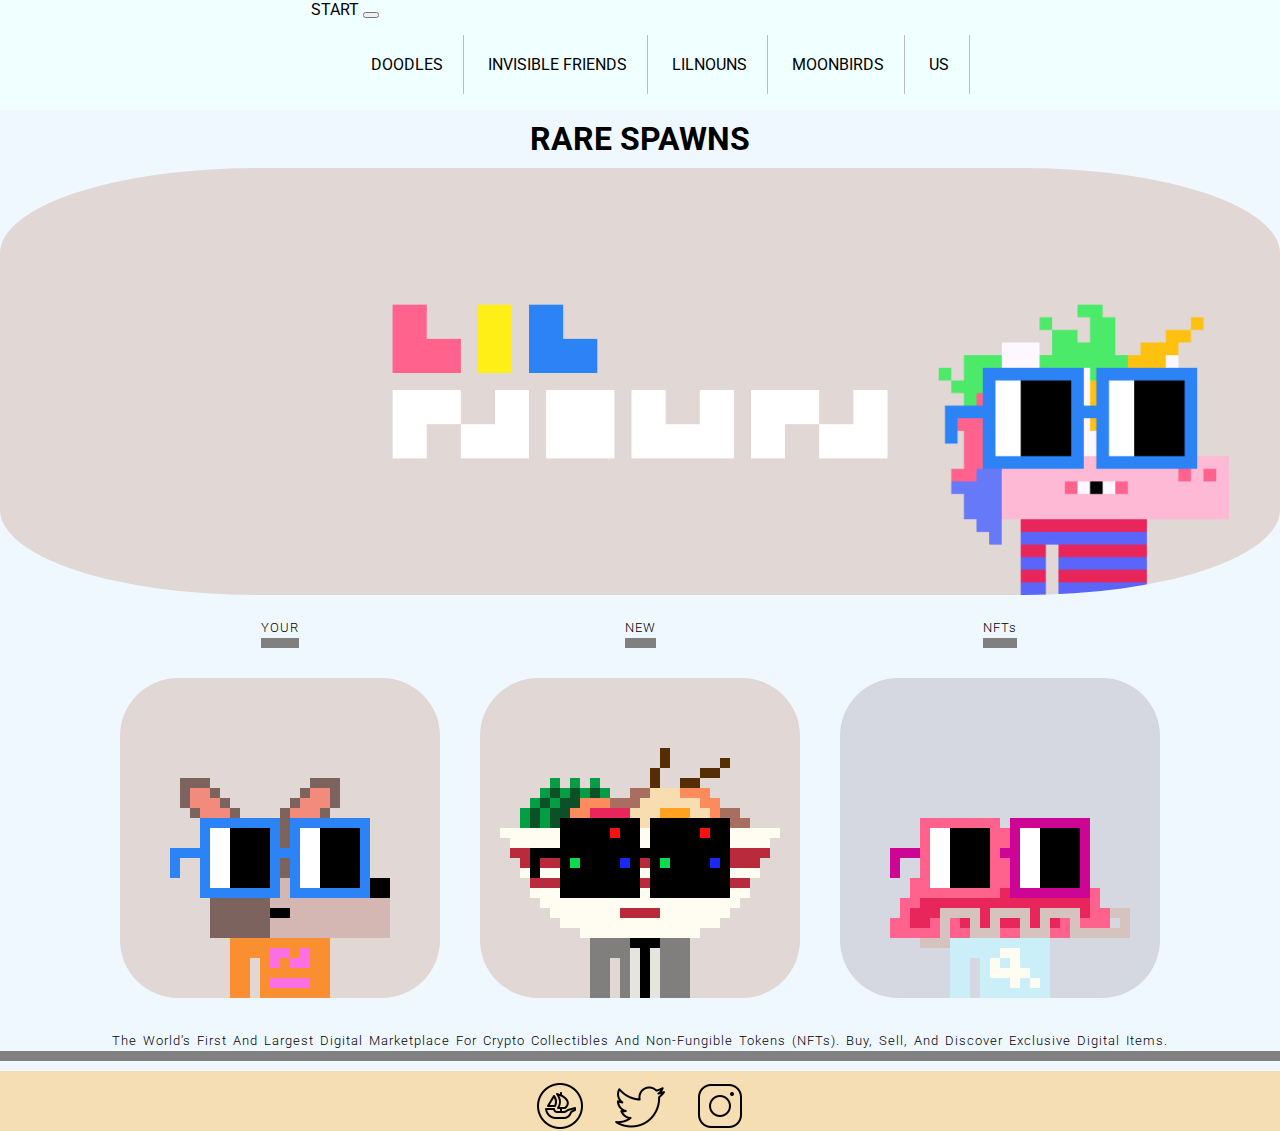
==== index.html @ b3904671 "This is my first commit" ====
<!DOCTYPE html>
<html lang="en">

<head>
    <meta charset="UTF-8">
    <meta http-equiv="X-UA-Compatible" content="IE=edge">
    <meta name="viewport" content="width=device-width, initial-scale=1.0">
    <link href="https://cdn.jsdelivr.net/npm/bootstrap@5.0.2/dist/css/bootstrap.min.css" rel="stylesheet"
        integrity="sha384-EVSTQN3/azprG1Anm3QDgpJLIm9Nao0Yz1ztcQTwFspd3yD65VohhpuuCOmLASjC" crossorigin="anonymous">
    <link rel="stylesheet" href=".//styles/styles.css">
    <title>Rare Spawn</title>
</head>

<body>
    <header>
        <nav class="navbar navbar-expand-lg navbar-light azure roboto">
            <div class="container-fluid">
                <a class="navbar-brand" href="./index.html">START</a>
                <button class="navbar-toggler" type="button" data-bs-toggle="collapse"
                    data-bs-target="#navbarSupportedContent" aria-controls="navbarSupportedContent"
                    aria-expanded="false" aria-label="Toggle navigation">
                    <span class="navbar-toggler-icon"></span>
                </button>
                <div class="collapse navbar-collapse" id="navbarSupportedContent">
                    <ul class="navbar-nav me-auto mb-2 mb-lg-0">
                        <li class="nav-item">
                            <a class="nav-link active" aria-current="page" href="./pages/doodles.html">DOODLES</a>
                        </li>
                        <li class="nav-item">
                            <a class="nav-link active" aria-current="page" href="./pages/invisiblefriends.html">INVISIBLE FRIENDS</a>
                        </li>
                        <li class="nav-item">
                            <a class="nav-link active" aria-current="page" href="./pages/lilnouns.html">LILNOUNS</a>
                        </li>
                        <li class="nav-item">
                            <a class="nav-link active" aria-current="page" href="./pages/moonbirds.html">MOONBIRDS</a>
                        </li>
                        <li class="nav-item">
                            <a class="nav-link active" aria-current="page" href="./pages/us.html">US</a>
                        </li>
                    </ul>
                </div>
            </div>
        </nav>
    </header>
    <main>
        <h1>RARE SPAWNS</h1>
        <img class="banner" src="images/lilnouns_banner.png" alt="lil nouns banner">
        <section class="padre">
            <div class="nfts">
                <p class="second_paragraph">YOUR</p>
                <img class="nfts" src="./images/lil_mil.svg" alt="lilnoun mil">
            </div>
            <div class="nfts">
                <p class="second_paragraph">NEW</p>
                <img class="nfts" src="./images/lil_dosmil.svg" alt="lilnoun dos mil">
            </div>
            <div class="nfts">
                <p class="second_paragraph">NFTs </p>
                <img class="nfts" src="./images/lil_tresmil.svg" alt="lilnoun tres mil">
            </div>
        </section>
        <p class="second_paragraph"> The world’s first and largest digital marketplace for crypto collectibles and
            non-fungible tokens (NFTs). Buy, sell, and discover exclusive digital items.</p>
    </main>
    <footer>
        <div class="social">
            <a href="https://opensea.io/" a target="_blank"> <img src="./images/icons8-opensea-50.png"
                    alt="icono de opensea"></a>
            <a href="https://twitter.com/opensea" a target="_blank"> <img src="./images/icons8-twitter-50.png"
                    alt="icono de twitter"></a>
            <a href="https://www.instagram.com/opensea/?hl=es" a target="_blank"> <img
                    src="./images/icons8-instagram-50.png" alt="icono de instagram"></a>
        </div>
    </footer>
    <script src="https://cdn.jsdelivr.net/npm/bootstrap@5.0.2/dist/js/bootstrap.bundle.min.js"
        integrity="sha384-MrcW6ZMFYlzcLA8Nl+NtUVF0sA7MsXsP1UyJoMp4YLEuNSfAP+JcXn/tWtIaxVXM" crossorigin="anonymous">
    </script>
</body>

</html>
---- styles/styles.css ----
@import url('https://fonts.googleapis.com/css2?family=Roboto:ital@0;1&display=swap');

body {
margin: 0;
font-family: Roboto sans-serif;
background-color: aliceblue;
}

.azure{
    background-color: azure;
}
.roboto{
    font-family: Roboto, sans-serif;
}

header {
    display: flex;
    justify-content: center;
    background-color: azure;
}

ul li {
    display:inline-flex;
    list-style-type: none;
}

li {
    font-family: Roboto, sans-serif; 
    border-right: 1px solid #bbb;
    padding: 20px;
}

a {
    color: black;
    text-decoration: none;
}


p {font-family: Roboto, sans serif;

    font-weight:300; 
    
    font-size: 10px;
    
    text-align: left ;
    
    line-height: 20px;
    
    letter-spacing: 8px; 
    
    word-spacing: 15px;
    
    text-transform:uppercase;

    color: black;
}

h1{
    text-align: center;
    font-family: Roboto, sans-serif; 
    margin: 10px;
}

h2{
    text-align: center;
    font-family: Roboto, sans-serif; 
    margin: 20px;
}

.second_paragraph{
    color: black;
    text-transform: capitalize;
    font-size: small;
    text-align: center;
    border-bottom: 10px solid grey;
    word-spacing: 2px;
    letter-spacing: 1px; 
    margin-bottom: 10px;
}
.banner {
    display: flex;
    margin: auto;
    border-radius: 20%;
    margin-top: 10px;
    max-width: 100%;
    height:auto;
}
.banner2 {
    display: flex;
    border-radius: 20%;
    margin-top: 10px;
    max-height: 500px;
    width: 100vh;
}
img {
    display: block;
    margin: auto;
    border-radius: 20%;
    margin-top: 10px;
}

footer{
    margin: auto;
    margin-top: 0;
    background-color: wheat
}

.social {
    display: flex;
    justify-content: center;
}

.social img {
    margin-left: 15px;
    margin-right: 15px;
}

.padre{
    display: flex;
    justify-content: space-between;
    max-width: 120vh;
    margin: auto;
}

.hijo {
    justify-content: center;
    border-radius: 20%;
    margin-top: 10px;
    
}

.nfts{
    display: flex;
    flex-direction: column;
    align-items: center;
    padding: 10px;
}

.smallimg {
    display: flex;
    justify-content: space-between;
    max-width: 320px;
    justify-content: center;
    border-radius: 20%;
    margin-top: 10px;
}

.contenedor{
    margin: 0;
    background-color: white;
    width: 100%;
    display: grid;
    justify-content: center;
    align-items: center;
    grid-template-columns: repeat(3,400px);
    grid-template-rows: repeat(3, 300px);
    grid-template-areas:
    "cero uno dos"
    "tres cuatro cinco"
    "nueve nueve nueve";
}

.contimg{
    background-color:aliceblue;
    width: 100%;
    height: 300px;
    justify-content: center;
    align-items: center;
    display: flex;
}

.contimguno{
    grid-area: cero;
}
.contimguno{
    grid-area: uno;
}
.contimgdos{
    grid-area: dos;
}
.contimgtres{
    grid-area: tres;
}
.contimgcuatro{
    grid-area: cuatro;
}
.contimgcinco{
    grid-area: cinco;
}
.contimgnueve{
    grid-area: nueve;
}

.imgUs{
    background-color:gainsboro;
    color: black;
    font-family: Roboto sans-serif;
    font-weight: 300;
    font-size: 25px;
    height: 90%;
    width: 90%;
    text-align: center;
}

.imgUsb{
    font-weight: 300;
    font-size: 25px;
    width: 60%;
    max-height: 80%;
}

@media screen and (min-width: 1366px) {
    body{
        background-color: silver;
    }
}

@media screen and (max-width: 1366px){
    .contenedor {
        grid-template-columns: repeat(2,400px);
        grid-template-rows: repeat(4, 300px);
        grid-template-areas:
        "cero uno"
        "dos tres"
        "cuatro cinco"
        "nueve nueve"
    }}

@media screen and (max-width: 720px){
    .contenedor {
        grid-template-columns: repeat(1,300px);
        grid-template-rows: repeat(7, 300px);
        grid-template-areas:
        "cero"
        "uno"
        "dos" 
        "tres"
        "cuatro" 
        "cinco"
        "nueve"
    }}

@media screen and (max-width: 360px){
        .contenedor {
            grid-template-columns: repeat(1,200px);
            grid-template-rows: repeat(7, 300px);
            grid-template-areas:
            "cero"
            "uno"
            "dos" 
            "tres"
            "cuatro" 
            "cinco"
            "nueve"
        }}
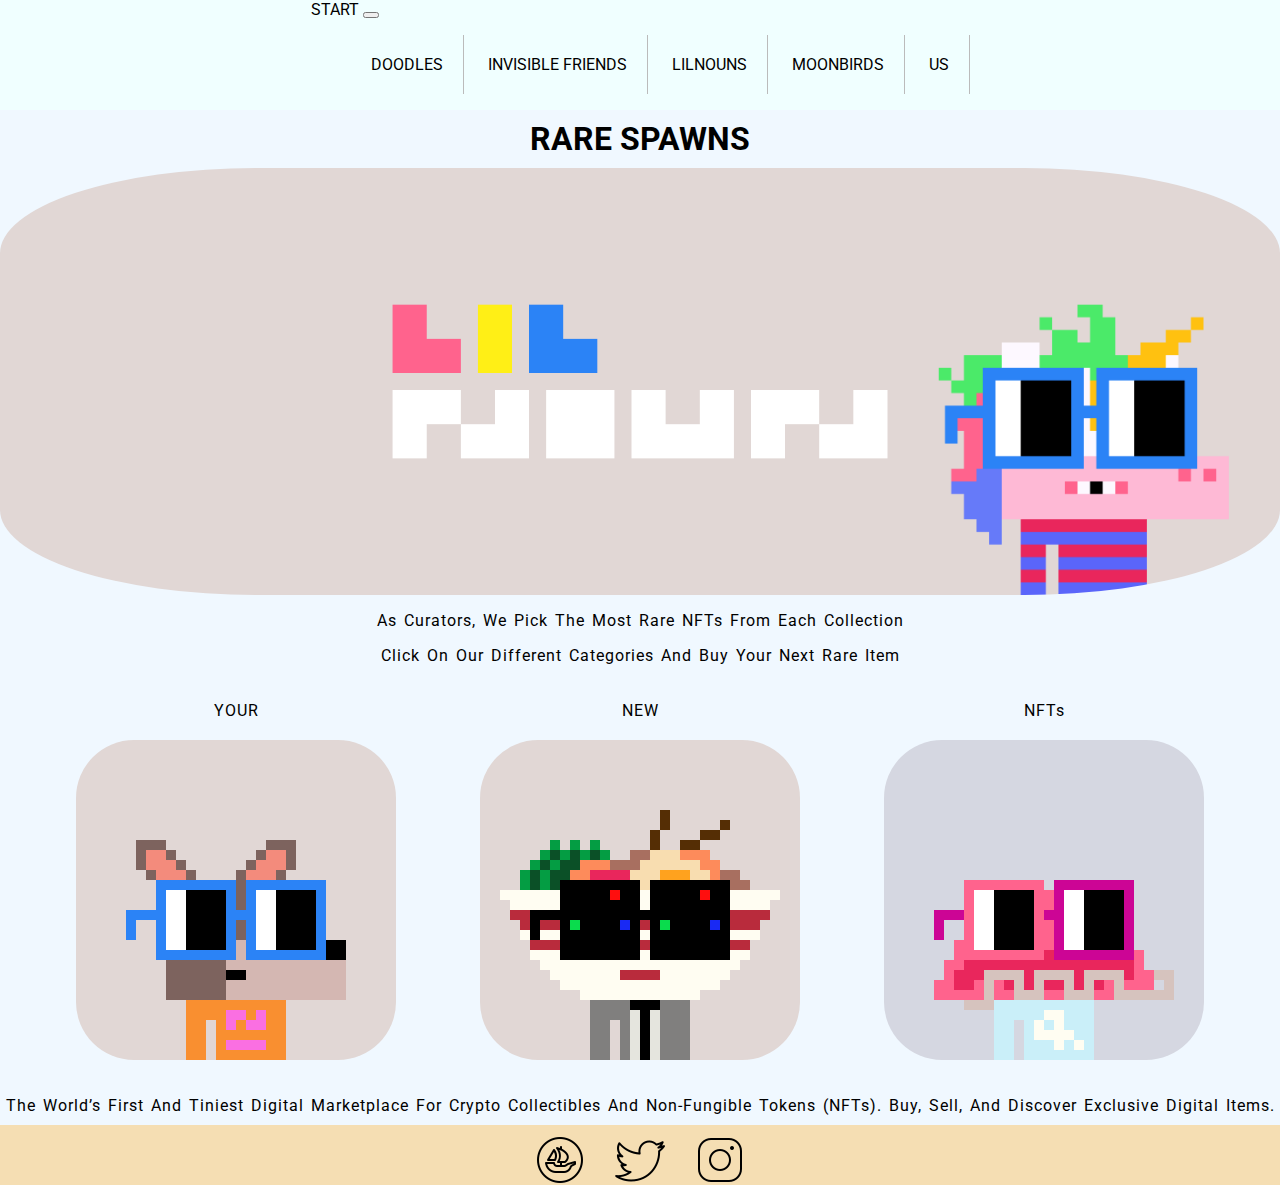
==== commit 7ce8b00b: "Segundo commit. Todos los Flex del HTML son responsive y las imagenes de index y doodles estan linke" ====
--- a/index.html
+++ b/index.html
@@ -46,6 +46,8 @@
     <main>
         <h1>RARE SPAWNS</h1>
         <img class="banner" src="images/lilnouns_banner.png" alt="lil nouns banner">
+        <p class="second_paragraph"> As curators, we pick the most rare NFTs from each collection</p>
+        <p class="second_paragraph"> Click on our different categories and buy your next rare item</p>
         <section class="padre">
             <div class="nfts">
                 <p class="second_paragraph">YOUR</p>
@@ -60,7 +62,7 @@
                 <img class="nfts" src="./images/lil_tresmil.svg" alt="lilnoun tres mil">
             </div>
         </section>
-        <p class="second_paragraph"> The world’s first and largest digital marketplace for crypto collectibles and
+        <p class="third_paragraph"> The world’s first and tiniest digital marketplace for crypto collectibles and
             non-fungible tokens (NFTs). Buy, sell, and discover exclusive digital items.</p>
     </main>
     <footer>
--- a/styles/styles.css
+++ b/styles/styles.css
@@ -1,15 +1,16 @@
 @import url('https://fonts.googleapis.com/css2?family=Roboto:ital@0;1&display=swap');
 
 body {
-margin: 0;
-font-family: Roboto sans-serif;
-background-color: aliceblue;
-}
-
-.azure{
+    margin: 0;
+    font-family: Roboto sans-serif;
+    background-color: aliceblue;
+}
+
+.azure {
     background-color: azure;
 }
-.roboto{
+
+.roboto {
     font-family: Roboto, sans-serif;
 }
 
@@ -20,12 +21,12 @@
 }
 
 ul li {
-    display:inline-flex;
+    display: inline-flex;
     list-style-type: none;
 }
 
 li {
-    font-family: Roboto, sans-serif; 
+    font-family: Roboto, sans-serif;
     border-right: 1px solid #bbb;
     padding: 20px;
 }
@@ -36,55 +37,52 @@
 }
 
 
-p {font-family: Roboto, sans serif;
-
-    font-weight:300; 
-    
-    font-size: 10px;
-    
-    text-align: left ;
-    
-    line-height: 20px;
-    
-    letter-spacing: 8px; 
-    
-    word-spacing: 15px;
-    
-    text-transform:uppercase;
-
-    color: black;
-}
-
-h1{
-    text-align: center;
-    font-family: Roboto, sans-serif; 
+p {
+    font-family: Roboto, sans serif;
+
+}
+
+h1 {
+    text-align: center;
+    font-family: Roboto, sans-serif;
     margin: 10px;
 }
 
-h2{
-    text-align: center;
-    font-family: Roboto, sans-serif; 
+h2 {
+    text-align: center;
+    font-family: Roboto, sans-serif;
     margin: 20px;
 }
 
-.second_paragraph{
+.second_paragraph {
     color: black;
     text-transform: capitalize;
-    font-size: small;
-    text-align: center;
-    border-bottom: 10px solid grey;
+    font-size: medium;
+    text-align: center;
     word-spacing: 2px;
-    letter-spacing: 1px; 
+    letter-spacing: 1px;
     margin-bottom: 10px;
 }
+
+.third_paragraph {
+    color: black;
+    text-transform: capitalize;
+    font-size: medium;
+    text-align: center;
+    word-spacing: 2px;
+    letter-spacing: 1px;
+    margin-bottom: 10px;
+}
+
 .banner {
     display: flex;
     margin: auto;
     border-radius: 20%;
     margin-top: 10px;
     max-width: 100%;
-    height:auto;
-}
+    height: auto;
+}
+
 .banner2 {
     display: flex;
     border-radius: 20%;
@@ -92,6 +90,7 @@
     max-height: 500px;
     width: 100vh;
 }
+
 img {
     display: block;
     margin: auto;
@@ -99,7 +98,7 @@
     margin-top: 10px;
 }
 
-footer{
+footer {
     margin: auto;
     margin-top: 0;
     background-color: wheat
@@ -115,10 +114,10 @@
     margin-right: 15px;
 }
 
-.padre{
-    display: flex;
-    justify-content: space-between;
-    max-width: 120vh;
+.padre {
+    display: flex;
+    flex-wrap: wrap;
+    justify-content: center;
     margin: auto;
 }
 
@@ -126,14 +125,18 @@
     justify-content: center;
     border-radius: 20%;
     margin-top: 10px;
-    
-}
-
-.nfts{
-    display: flex;
-    flex-direction: column;
-    align-items: center;
+
+}
+
+.nfts {
+    flex-basis: 33,33%;
+    max-width: 33,33%;
     padding: 10px;
+}
+
+.nfts img {
+    max-width: 100%;
+    height: auto;
 }
 
 .smallimg {
@@ -145,23 +148,23 @@
     margin-top: 10px;
 }
 
-.contenedor{
+.contenedor {
     margin: 0;
     background-color: white;
     width: 100%;
     display: grid;
     justify-content: center;
     align-items: center;
-    grid-template-columns: repeat(3,400px);
+    grid-template-columns: repeat(3, 400px);
     grid-template-rows: repeat(3, 300px);
     grid-template-areas:
-    "cero uno dos"
-    "tres cuatro cinco"
-    "nueve nueve nueve";
-}
-
-.contimg{
-    background-color:aliceblue;
+        "cero uno dos"
+        "tres cuatro cinco"
+        "nueve nueve nueve";
+}
+
+.contimg {
+    background-color: aliceblue;
     width: 100%;
     height: 300px;
     justify-content: center;
@@ -169,30 +172,36 @@
     display: flex;
 }
 
-.contimguno{
+.contimguno {
     grid-area: cero;
 }
-.contimguno{
+
+.contimguno {
     grid-area: uno;
 }
-.contimgdos{
+
+.contimgdos {
     grid-area: dos;
 }
-.contimgtres{
+
+.contimgtres {
     grid-area: tres;
 }
-.contimgcuatro{
+
+.contimgcuatro {
     grid-area: cuatro;
 }
-.contimgcinco{
+
+.contimgcinco {
     grid-area: cinco;
 }
-.contimgnueve{
+
+.contimgnueve {
     grid-area: nueve;
 }
 
-.imgUs{
-    background-color:gainsboro;
+.imgUs {
+    background-color: gainsboro;
     color: black;
     font-family: Roboto sans-serif;
     font-weight: 300;
@@ -202,7 +211,7 @@
     text-align: center;
 }
 
-.imgUsb{
+.imgUsb {
     font-weight: 300;
     font-size: 25px;
     width: 60%;
@@ -210,46 +219,74 @@
 }
 
 @media screen and (min-width: 1366px) {
-    body{
+    body {
         background-color: silver;
     }
 }
 
-@media screen and (max-width: 1366px){
+@media screen and (max-width: 1366px) {
     .contenedor {
-        grid-template-columns: repeat(2,400px);
+        grid-template-columns: repeat(2, 400px);
         grid-template-rows: repeat(4, 300px);
         grid-template-areas:
-        "cero uno"
-        "dos tres"
-        "cuatro cinco"
-        "nueve nueve"
-    }}
-
-@media screen and (max-width: 720px){
+            "cero uno"
+            "dos tres"
+            "cuatro cinco"
+            "nueve nueve"
+    }
+}
+
+@media screen and (max-width: 720px) {
     .contenedor {
-        grid-template-columns: repeat(1,300px);
+        grid-template-columns: repeat(1, 300px);
         grid-template-rows: repeat(7, 300px);
         grid-template-areas:
-        "cero"
-        "uno"
-        "dos" 
-        "tres"
-        "cuatro" 
-        "cinco"
-        "nueve"
-    }}
-
-@media screen and (max-width: 360px){
-        .contenedor {
-            grid-template-columns: repeat(1,200px);
-            grid-template-rows: repeat(7, 300px);
-            grid-template-areas:
             "cero"
             "uno"
-            "dos" 
+            "dos"
             "tres"
-            "cuatro" 
+            "cuatro"
             "cinco"
             "nueve"
-        }}+    }
+}
+
+@media screen and (max-width: 360px) {
+    .contenedor {
+        grid-template-columns: repeat(1, 200px);
+        grid-template-rows: repeat(7, 300px);
+        grid-template-areas:
+            "cero"
+            "uno"
+            "dos"
+            "tres"
+            "cuatro"
+            "cinco"
+            "nueve"
+    }
+}
+
+@media screen and (max-width: 1800px) {
+    .nfts {
+        flex-basis: 30%;
+        max-width: 30%;
+    }
+}
+
+@media screen and (max-width: 768px) {
+    .nfts {
+        flex-basis: 50%;
+        max-width: 50%;
+    }
+}
+
+@media screen and (max-width: 480px) {
+    .nfts {
+        flex-basis: 100%;
+        max-width: 100%;
+    }
+
+    .padre {
+        flex-direction: column;
+    }
+}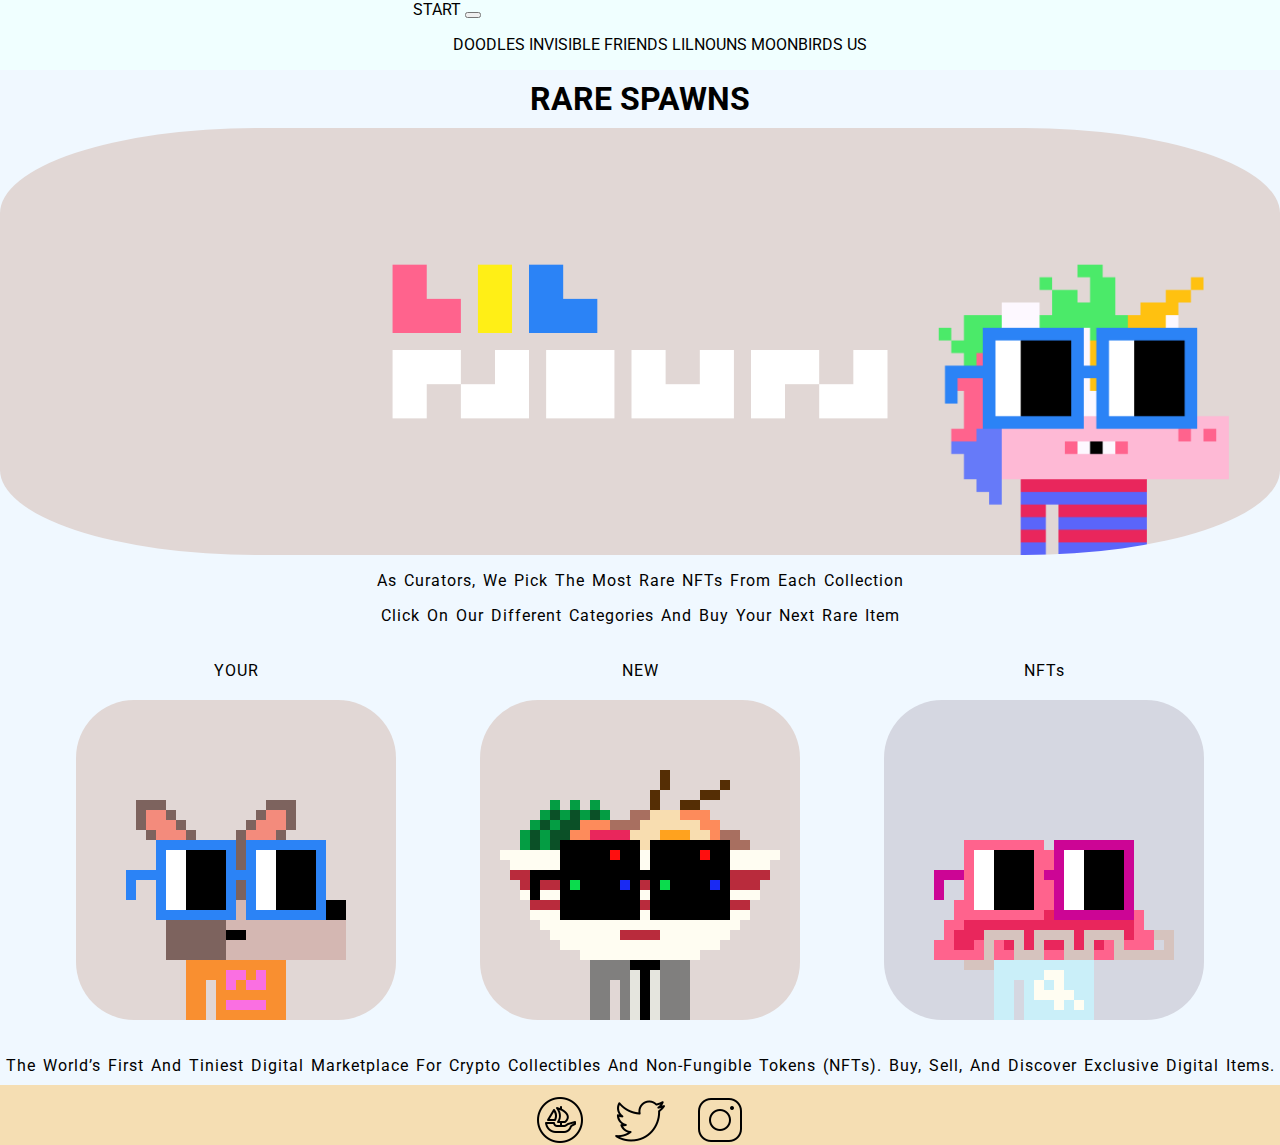
==== commit b7870c02: "SASS Incorporado a todas las clases del sitio. Correcciones en detalles de los htmls." ====
--- a/index.html
+++ b/index.html
@@ -7,7 +7,7 @@
     <meta name="viewport" content="width=device-width, initial-scale=1.0">
     <link href="https://cdn.jsdelivr.net/npm/bootstrap@5.0.2/dist/css/bootstrap.min.css" rel="stylesheet"
         integrity="sha384-EVSTQN3/azprG1Anm3QDgpJLIm9Nao0Yz1ztcQTwFspd3yD65VohhpuuCOmLASjC" crossorigin="anonymous">
-    <link rel="stylesheet" href=".//styles/styles.css">
+    <link rel="stylesheet" href="./styles/sass.css">
     <title>Rare Spawn</title>
 </head>
 
--- a/styles/sass.css
+++ b/styles/sass.css
@@ -0,0 +1,272 @@
+@import url("https://fonts.googleapis.com/css2?family=Roboto:ital@0;1&display=swap");
+body {
+  margin: 0;
+  font-family: Roboto sans-serif;
+  background-color: aliceblue;
+}
+
+a {
+  color: black;
+  text-decoration: none;
+}
+
+h1 {
+  text-align: center;
+  font-family: Roboto, sans-serif;
+  margin: 10px;
+}
+
+h2 {
+  text-align: center;
+  font-family: Roboto, sans-serif;
+  margin: 30px;
+}
+
+.azure {
+  background-color: azure;
+}
+
+.roboto {
+  font-family: Roboto, sans-serif;
+}
+
+p {
+  font-family: Roboto, sans serif;
+}
+
+.second_paragraph {
+  color: black;
+  text-transform: capitalize;
+  font-size: medium;
+  text-align: center;
+  word-spacing: 2px;
+  letter-spacing: 1px;
+  margin-bottom: 10px;
+}
+
+.third_paragraph {
+  color: black;
+  text-transform: capitalize;
+  font-size: medium;
+  text-align: center;
+  word-spacing: 2px;
+  letter-spacing: 1px;
+  margin-bottom: 10px;
+}
+
+img {
+  display: block;
+  margin: auto;
+  border-radius: 20%;
+  margin-top: 10px;
+}
+
+.smallimg {
+  display: flex;
+  justify-content: space-between;
+  max-width: 320px;
+  justify-content: center;
+  border-radius: 20%;
+  margin-top: 10px;
+}
+
+header {
+  display: flex;
+  justify-content: center;
+  background-color: azure;
+}
+header ul li {
+  display: inline-flex;
+  list-style-type: none;
+}
+header ul li li {
+  font-family: Roboto, sans-serif;
+  border-right: 1px solid #bbb;
+  padding: 20px;
+}
+
+.contenedor {
+  font-family: Roboto sans-serif;
+  margin: 0;
+  background-color: aliceblue;
+  width: 100%;
+  display: grid;
+  justify-content: center;
+  align-items: center;
+  grid-template-columns: repeat(3, 400px);
+  grid-template-rows: repeat(3, 300px);
+  grid-template-areas: "cero uno dos" "tres cuatro cinco" "nueve nueve nueve";
+}
+
+.contimg {
+  background-color: aliceblue;
+  width: 100%;
+  height: 300px;
+  justify-content: center;
+  align-items: center;
+  display: flex;
+}
+
+.contimguno {
+  grid-area: cero;
+}
+
+.contimguno {
+  grid-area: uno;
+}
+
+.contimgdos {
+  grid-area: dos;
+}
+
+.contimgtres {
+  grid-area: tres;
+}
+
+.contimgcuatro {
+  grid-area: cuatro;
+}
+
+.contimgcinco {
+  grid-area: cinco;
+}
+
+.contimgnueve {
+  grid-area: nueve;
+}
+
+.imgUs {
+  background-color: gainsboro;
+  color: black;
+  font-family: Roboto sans-serif;
+  font-weight: 300;
+  font-size: 25px;
+  height: 90%;
+  width: 90%;
+  text-align: center;
+}
+
+.imgUsb {
+  font-weight: 300;
+  font-size: 25px;
+  width: 50%;
+  max-height: 70%;
+}
+
+.nfts {
+  flex-basis: 33, 33%;
+  max-width: 33, 33%;
+  padding: 10px;
+}
+
+.nfts img {
+  max-width: 100%;
+  height: auto;
+}
+
+.banner {
+  display: flex;
+  margin: auto;
+  border-radius: 20%;
+  margin-top: 10px;
+  max-width: 100%;
+  max-height: 500px;
+  height: auto;
+}
+
+.banner2 {
+  display: flex;
+  margin: auto;
+  border-radius: 20%;
+  margin-top: 10px;
+  max-height: 500px;
+  width: 100vh;
+}
+
+.nfts {
+  flex-basis: 33, 33%;
+  max-width: 33, 33%;
+  padding: 10px;
+}
+
+.nfts img {
+  max-width: 100%;
+  height: auto;
+}
+
+.padre {
+  display: flex;
+  flex-wrap: wrap;
+  justify-content: center;
+  margin: auto;
+}
+
+.hijo {
+  justify-content: center;
+  border-radius: 20%;
+  margin-top: 10px;
+}
+
+footer {
+  margin: auto;
+  margin-top: 0;
+  background-color: wheat;
+}
+
+.social {
+  display: flex;
+  justify-content: center;
+}
+
+.social img {
+  margin-left: 15px;
+  margin-right: 15px;
+}
+
+@media screen and (min-width: 1366px) {
+  body {
+    background-color: silver;
+  }
+}
+@media screen and (max-width: 1366px) {
+  .contenedor {
+    grid-template-columns: repeat(2, 400px);
+    grid-template-rows: repeat(4, 300px);
+    grid-template-areas: "cero uno" "dos tres" "cuatro cinco" "nueve nueve";
+  }
+}
+@media screen and (max-width: 720px) {
+  .contenedor {
+    grid-template-columns: repeat(1, 300px);
+    grid-template-rows: repeat(7, 300px);
+    grid-template-areas: "cero" "uno" "dos" "tres" "cuatro" "cinco" "nueve";
+  }
+}
+@media screen and (max-width: 360px) {
+  .contenedor {
+    grid-template-columns: repeat(1, 200px);
+    grid-template-rows: repeat(7, 300px);
+    grid-template-areas: "cero" "uno" "dos" "tres" "cuatro" "cinco" "nueve";
+  }
+}
+@media screen and (max-width: 2800px) {
+  .nfts {
+    flex-basis: 30%;
+    max-width: 30%;
+  }
+}
+@media screen and (max-width: 768px) {
+  .nfts {
+    flex-basis: 50%;
+    max-width: 50%;
+  }
+}
+@media screen and (max-width: 480px) {
+  .nfts {
+    flex-basis: 100%;
+    max-width: 100%;
+  }
+  .padre {
+    flex-direction: column;
+  }
+}/*# sourceMappingURL=sass.css.map */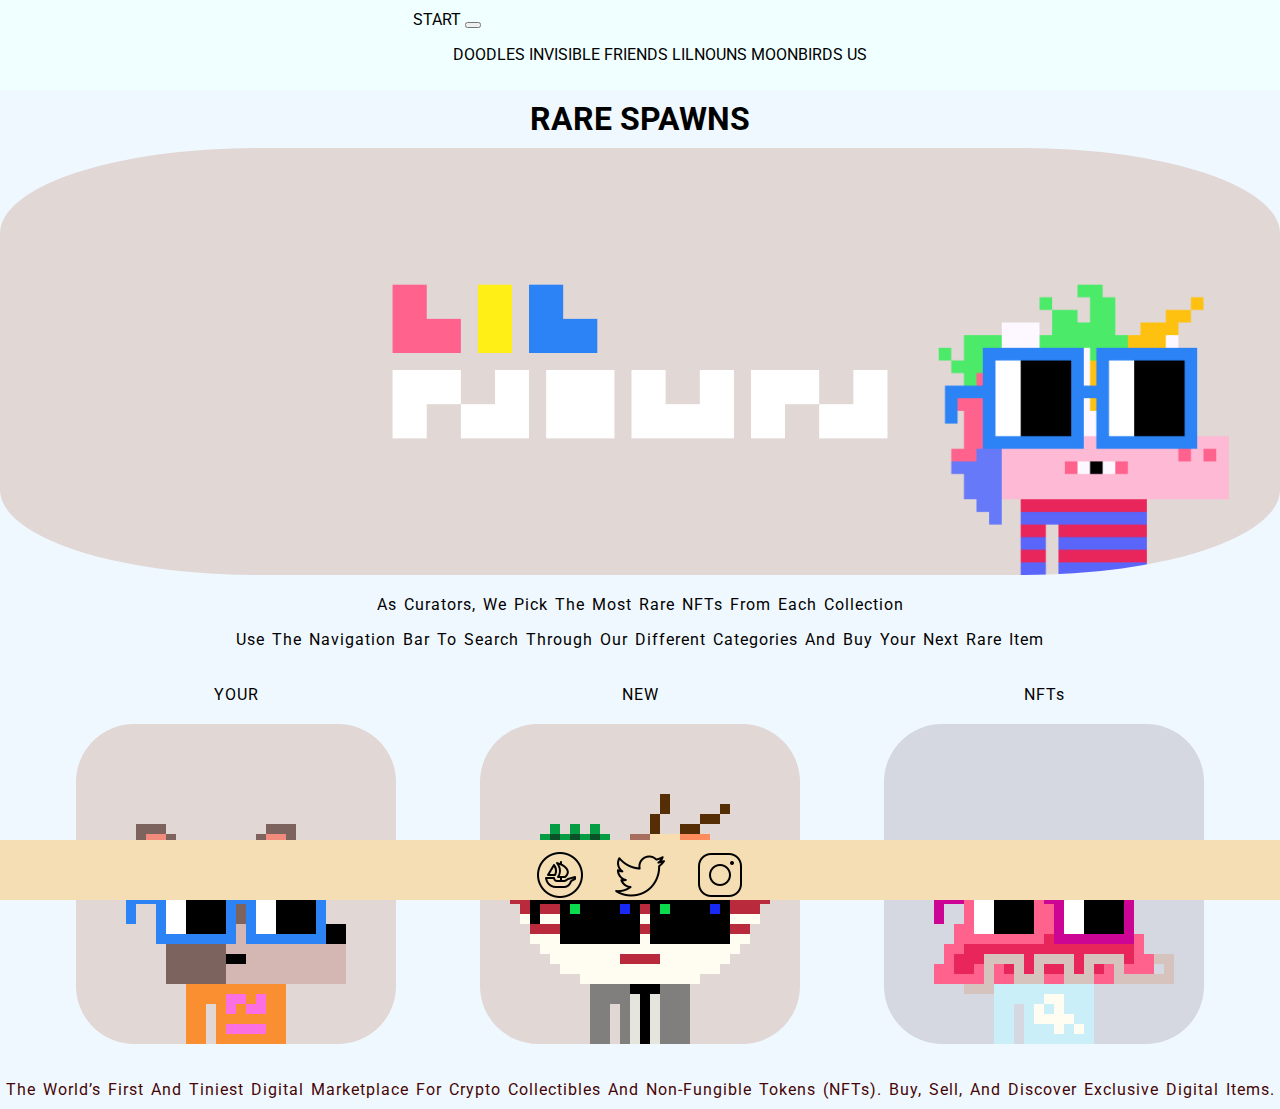
==== commit f64bf401: "Realice modificaciones en clases, cree una nueva clase para el footer. Sume texto en las paginas par" ====
--- a/index.html
+++ b/index.html
@@ -44,10 +44,10 @@
         </nav>
     </header>
     <main>
-        <h1>RARE SPAWNS</h1>
+        <h1 class="animated-header">RARE SPAWNS</h1>
         <img class="banner" src="images/lilnouns_banner.png" alt="lil nouns banner">
         <p class="second_paragraph"> As curators, we pick the most rare NFTs from each collection</p>
-        <p class="second_paragraph"> Click on our different categories and buy your next rare item</p>
+        <p class="second_paragraph"> Use the Navigation Bar to search through our different categories and buy your next rare item</p>
         <section class="padre">
             <div class="nfts">
                 <p class="second_paragraph">YOUR</p>
@@ -65,7 +65,7 @@
         <p class="third_paragraph"> The world’s first and tiniest digital marketplace for crypto collectibles and
             non-fungible tokens (NFTs). Buy, sell, and discover exclusive digital items.</p>
     </main>
-    <footer>
+    <footer class="indexfooter">
         <div class="social">
             <a href="https://opensea.io/" a target="_blank"> <img src="./images/icons8-opensea-50.png"
                     alt="icono de opensea"></a>
--- a/styles/sass.css
+++ b/styles/sass.css
@@ -34,26 +34,6 @@
   font-family: Roboto, sans serif;
 }
 
-.second_paragraph {
-  color: black;
-  text-transform: capitalize;
-  font-size: medium;
-  text-align: center;
-  word-spacing: 2px;
-  letter-spacing: 1px;
-  margin-bottom: 10px;
-}
-
-.third_paragraph {
-  color: black;
-  text-transform: capitalize;
-  font-size: medium;
-  text-align: center;
-  word-spacing: 2px;
-  letter-spacing: 1px;
-  margin-bottom: 10px;
-}
-
 img {
   display: block;
   margin: auto;
@@ -68,6 +48,27 @@
   justify-content: center;
   border-radius: 20%;
   margin-top: 10px;
+}
+
+.animated-header {
+  opacity: 0;
+}
+
+.animated-header {
+  opacity: 1;
+  animation: fade-in 2s ease-out;
+}
+
+@keyframes fade-in {
+  from {
+    opacity: 0;
+  }
+  to {
+    opacity: 1;
+  }
+}
+nav {
+  margin: 10px;
 }
 
 header {
@@ -97,8 +98,7 @@
   grid-template-rows: repeat(3, 300px);
   grid-template-areas: "cero uno dos" "tres cuatro cinco" "nueve nueve nueve";
 }
-
-.contimg {
+.contenedor .contimg {
   background-color: aliceblue;
   width: 100%;
   height: 300px;
@@ -169,6 +169,7 @@
   margin: auto;
   border-radius: 20%;
   margin-top: 10px;
+  margin-bottom: 20px;
   max-width: 100%;
   max-height: 500px;
   height: auto;
@@ -208,6 +209,15 @@
 }
 
 footer {
+  margin: auto;
+  margin-top: 0;
+  background-color: wheat;
+}
+
+.indexfooter {
+  position: fixed;
+  bottom: 0;
+  width: 100%;
   margin: auto;
   margin-top: 0;
   background-color: wheat;
@@ -269,4 +279,36 @@
   .padre {
     flex-direction: column;
   }
+}
+.second_paragraph {
+  color: black;
+  text-transform: capitalize;
+  font-size: medium;
+  text-align: center;
+  word-spacing: 2px;
+  letter-spacing: 1px;
+  margin-bottom: 10px;
+}
+
+.third_paragraph {
+  color: black;
+  text-transform: capitalize;
+  font-size: medium;
+  text-align: center;
+  word-spacing: 2px;
+  letter-spacing: 1px;
+  margin-bottom: 10px;
+  color: rgb(70, 6, 6);
+}
+
+.fourth_paragraph {
+  color: black;
+  text-transform: none;
+  font-size: x-large;
+  text-align: center;
+  word-spacing: 2px;
+  letter-spacing: 1px;
+  font-weight: bold;
+  margin-bottom: 20px;
+  margin-top: 20px;
 }/*# sourceMappingURL=sass.css.map */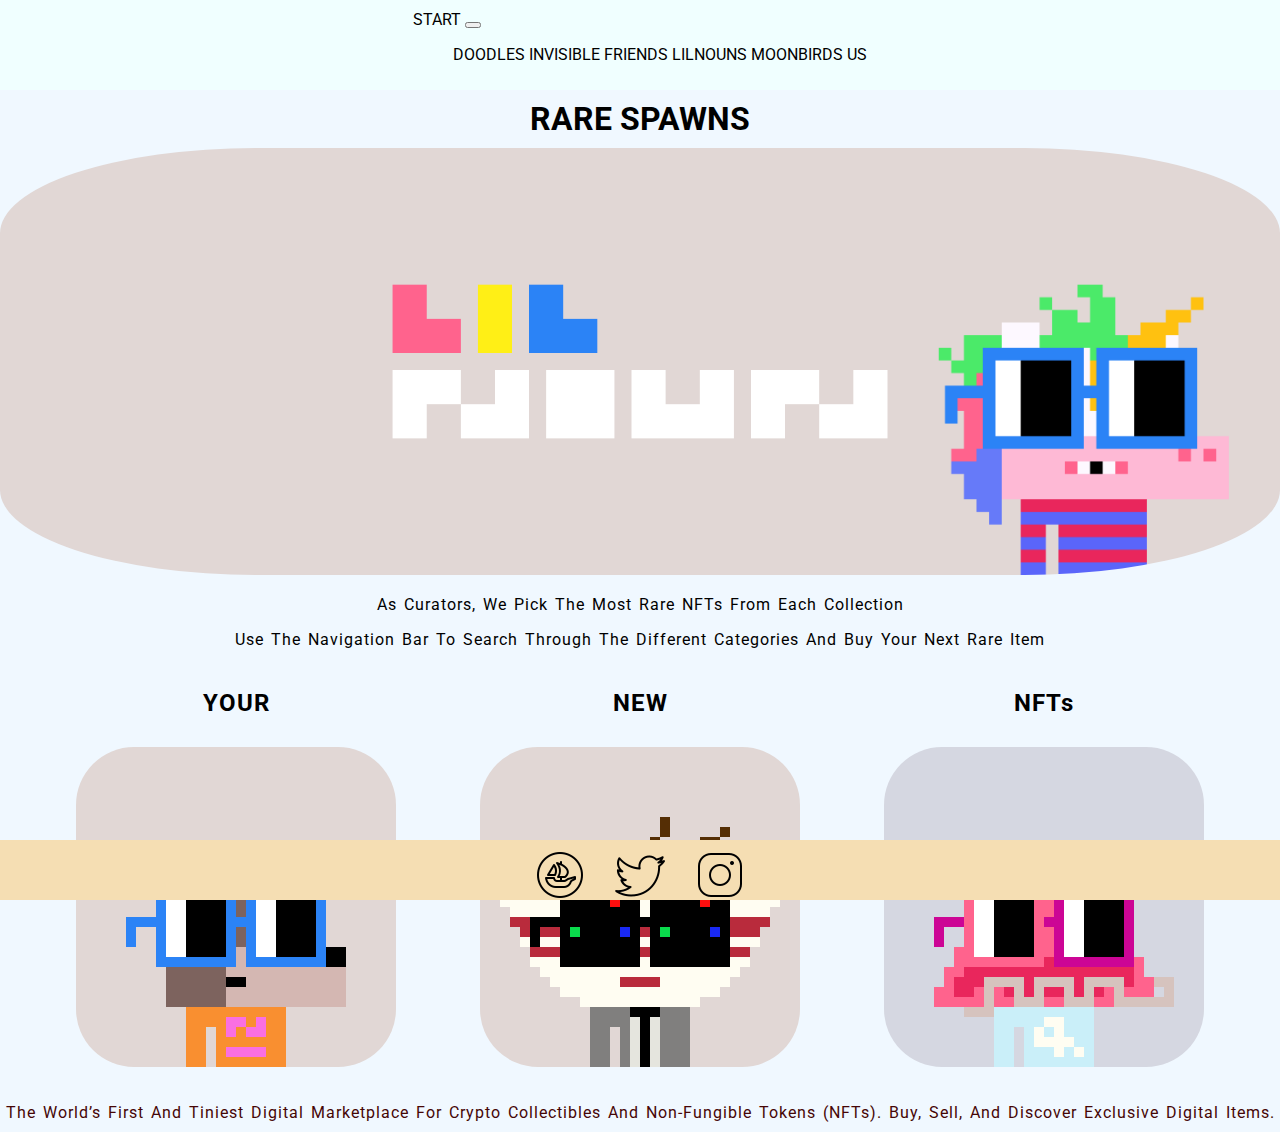
==== commit 1c483ba6: "Cambie el copy del index y laclase de sus parrafos" ====
--- a/index.html
+++ b/index.html
@@ -47,18 +47,18 @@
         <h1 class="animated-header">RARE SPAWNS</h1>
         <img class="banner" src="images/lilnouns_banner.png" alt="lil nouns banner">
         <p class="second_paragraph"> As curators, we pick the most rare NFTs from each collection</p>
-        <p class="second_paragraph"> Use the Navigation Bar to search through our different categories and buy your next rare item</p>
+        <p class="second_paragraph"> Use the Navigation Bar to search through the different categories and buy your next rare item</p>
         <section class="padre">
             <div class="nfts">
-                <p class="second_paragraph">YOUR</p>
+                <p class="fourth_paragraph">YOUR</p>
                 <img class="nfts" src="./images/lil_mil.svg" alt="lilnoun mil">
             </div>
             <div class="nfts">
-                <p class="second_paragraph">NEW</p>
+                <p class="fourth_paragraph">NEW</p>
                 <img class="nfts" src="./images/lil_dosmil.svg" alt="lilnoun dos mil">
             </div>
             <div class="nfts">
-                <p class="second_paragraph">NFTs </p>
+                <p class="fourth_paragraph">NFTs </p>
                 <img class="nfts" src="./images/lil_tresmil.svg" alt="lilnoun tres mil">
             </div>
         </section>
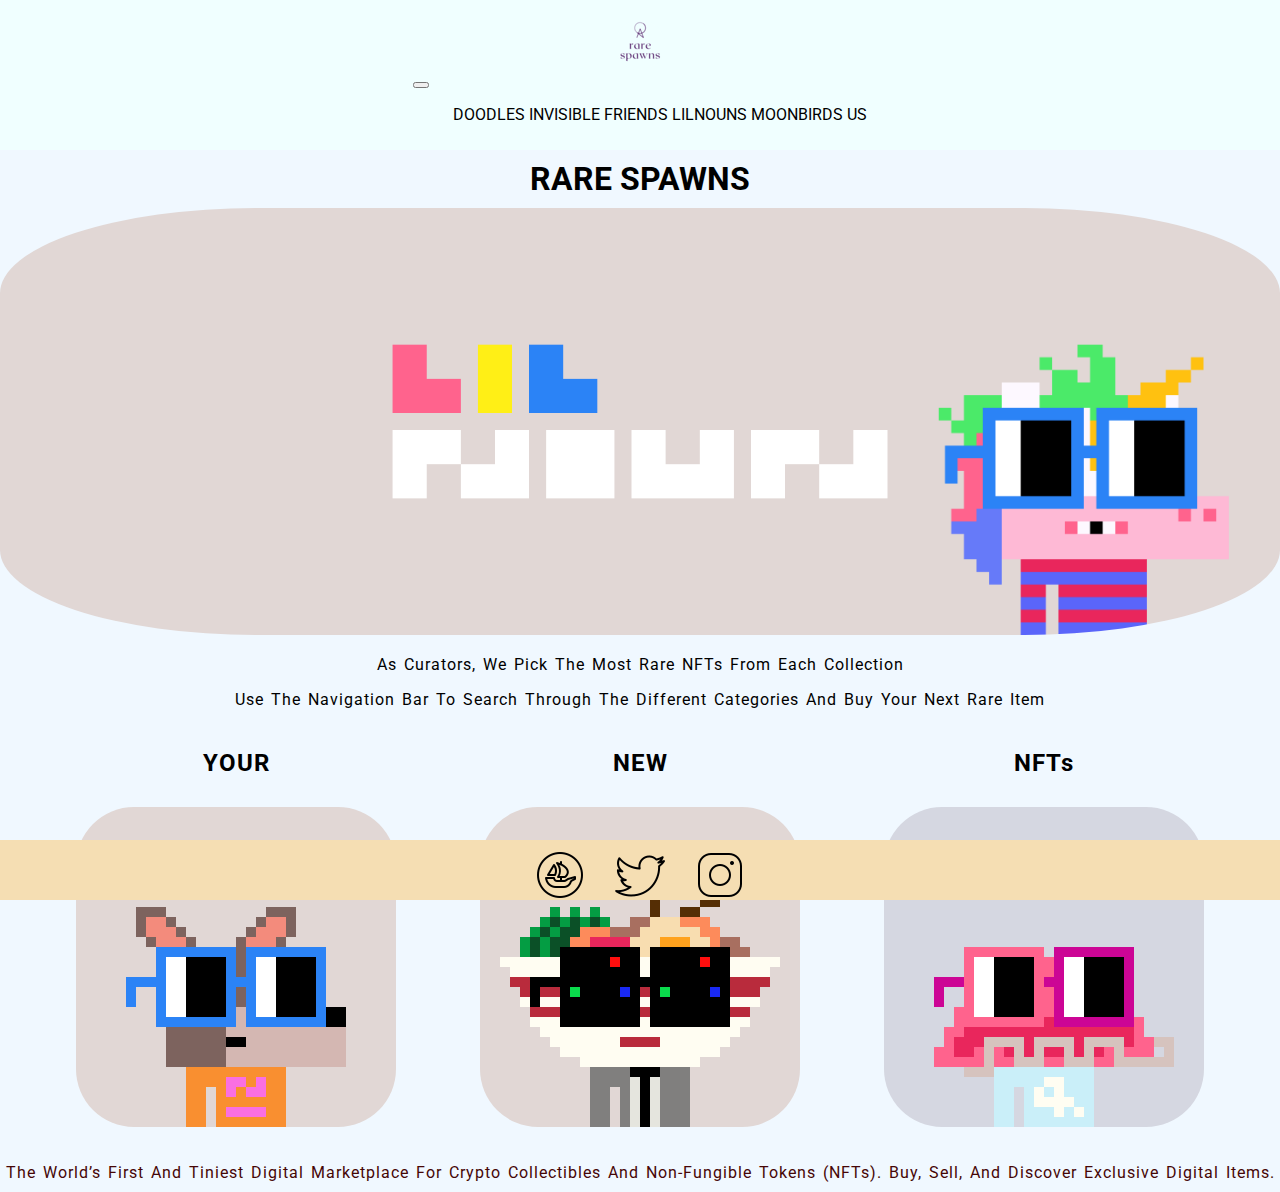
==== commit 80d71475: "Agregue animaciones en los títulos, un logo en la nav bar y mas contenido en el sitio de doodles." ====
--- a/index.html
+++ b/index.html
@@ -15,7 +15,7 @@
     <header>
         <nav class="navbar navbar-expand-lg navbar-light azure roboto">
             <div class="container-fluid">
-                <a class="navbar-brand" href="./index.html">START</a>
+                <a class="navbar-brand" href="../index.html"><img src="../images/rare_spawns_final_logo.png" alt="rare spawns logo"></a>
                 <button class="navbar-toggler" type="button" data-bs-toggle="collapse"
                     data-bs-target="#navbarSupportedContent" aria-controls="navbarSupportedContent"
                     aria-expanded="false" aria-label="Toggle navigation">
--- a/styles/sass.css
+++ b/styles/sass.css
@@ -57,6 +57,17 @@
 .animated-header {
   opacity: 1;
   animation: fade-in 2s ease-out;
+}
+
+.video-container {
+  display: flex;
+  justify-content: center;
+  align-items: center;
+  height: 35vh;
+  margin-top: 0;
+  margin-bottom: 0;
+  padding-top: 0;
+  padding-bottom: 0;
 }
 
 @keyframes fade-in {
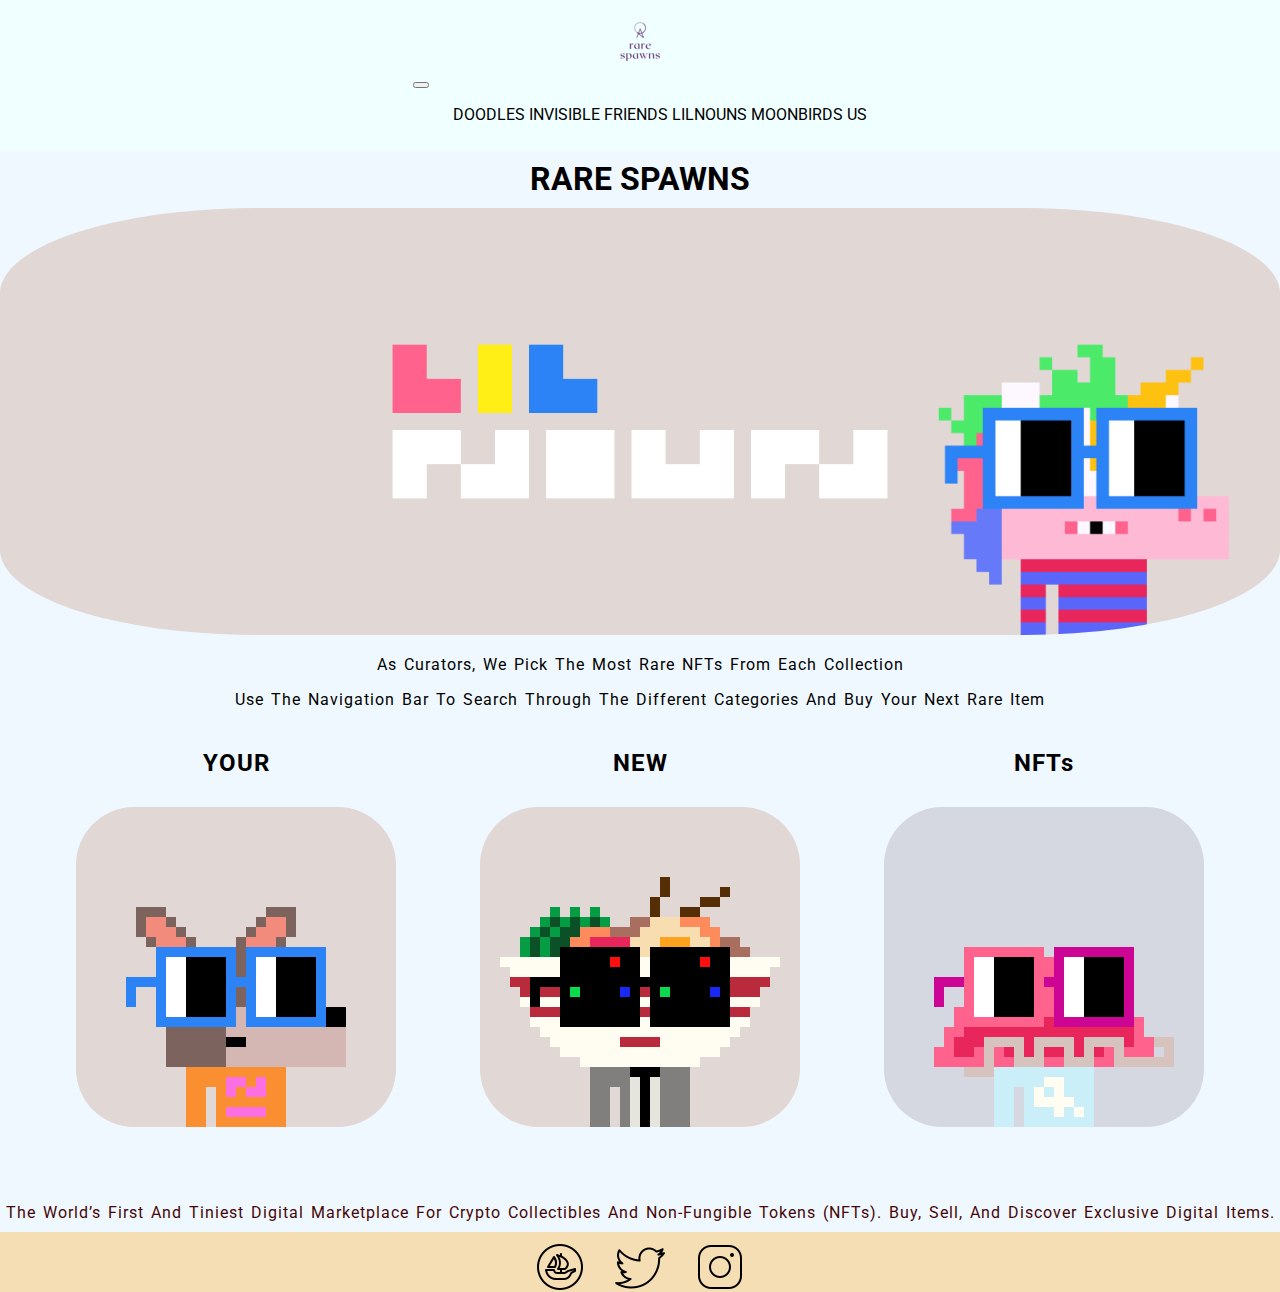
==== commit 2a56b0fb: "Added meta tags, descriptions and keywords. Created Favicon Icon" ====
--- a/index.html
+++ b/index.html
@@ -5,10 +5,14 @@
     <meta charset="UTF-8">
     <meta http-equiv="X-UA-Compatible" content="IE=edge">
     <meta name="viewport" content="width=device-width, initial-scale=1.0">
+    <meta name="description"
+    content="Visit Rare Spawns to buy the most exclusive NFTs in the world. We provide curated and verifiable collections to users all over the world.">
+    <meta name="keywords" content="nfts, blockchain, nonfungible, rare, ">
     <link href="https://cdn.jsdelivr.net/npm/bootstrap@5.0.2/dist/css/bootstrap.min.css" rel="stylesheet"
         integrity="sha384-EVSTQN3/azprG1Anm3QDgpJLIm9Nao0Yz1ztcQTwFspd3yD65VohhpuuCOmLASjC" crossorigin="anonymous">
     <link rel="stylesheet" href="./styles/sass.css">
     <title>Rare Spawn</title>
+    <link rel="icon" type="image/x-icon" href="/images/rare_favicon.png">
 </head>
 
 <body>
@@ -65,7 +69,7 @@
         <p class="third_paragraph"> The world’s first and tiniest digital marketplace for crypto collectibles and
             non-fungible tokens (NFTs). Buy, sell, and discover exclusive digital items.</p>
     </main>
-    <footer class="indexfooter">
+    <footer>
         <div class="social">
             <a href="https://opensea.io/" a target="_blank"> <img src="./images/icons8-opensea-50.png"
                     alt="icono de opensea"></a>
--- a/styles/sass.css
+++ b/styles/sass.css
@@ -199,6 +199,7 @@
   flex-basis: 33, 33%;
   max-width: 33, 33%;
   padding: 10px;
+  margin-bottom: 20px;
 }
 
 .nfts img {
@@ -220,15 +221,6 @@
 }
 
 footer {
-  margin: auto;
-  margin-top: 0;
-  background-color: wheat;
-}
-
-.indexfooter {
-  position: fixed;
-  bottom: 0;
-  width: 100%;
   margin: auto;
   margin-top: 0;
   background-color: wheat;
